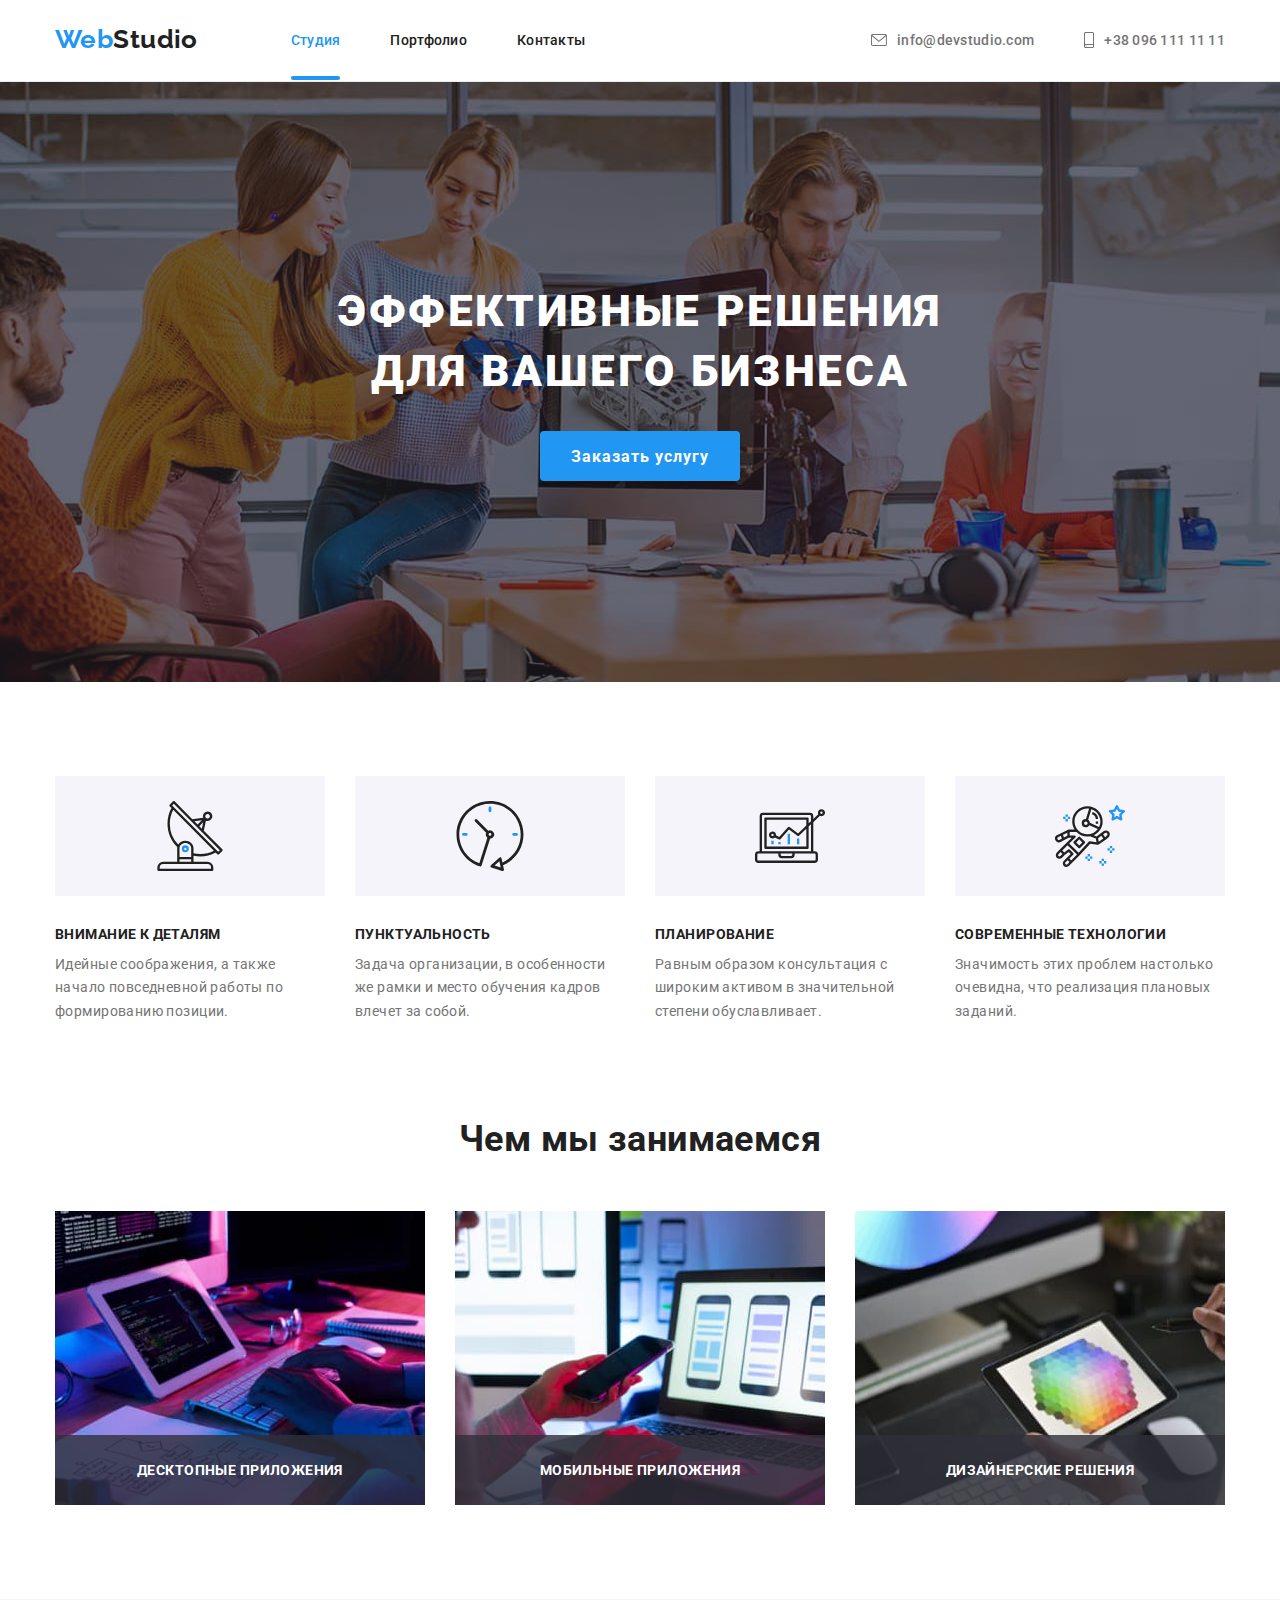
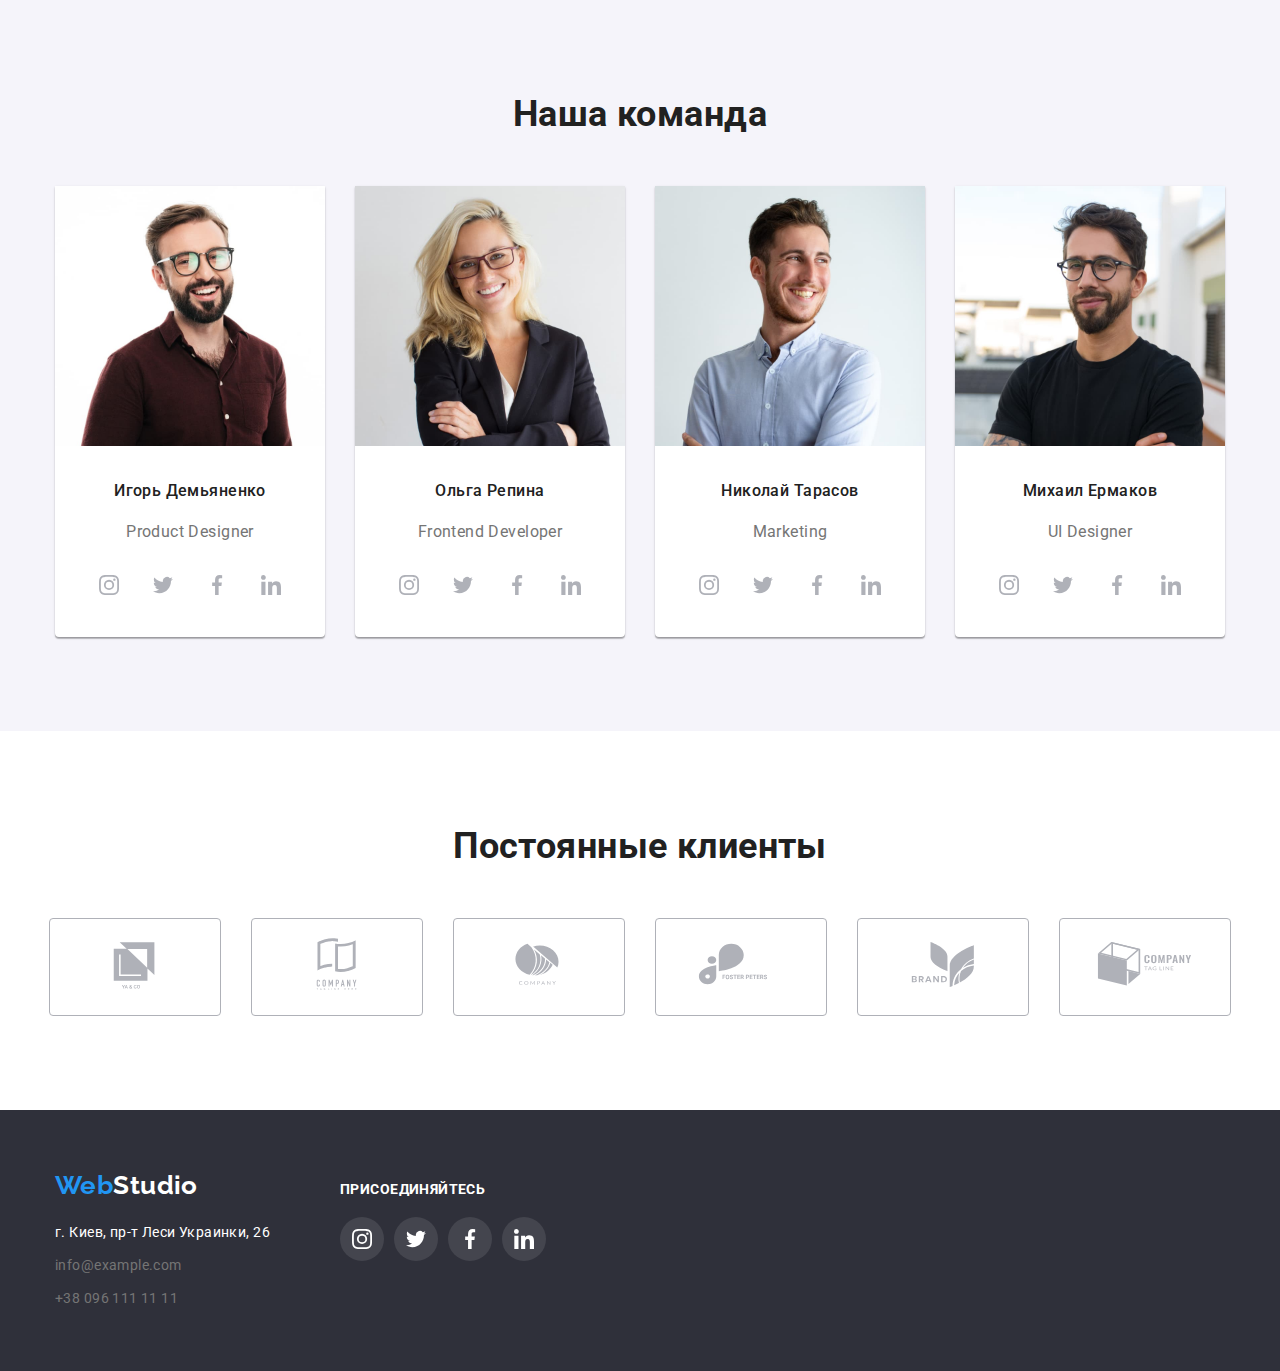
==== index.html @ 1432e664 "add files" ====
<!DOCTYPE html>
<html lang="ru">
<head>
    <meta charset="UTF-8">
    <meta http-equiv="X-UA-Compatible" content="IE=edge">
    <meta name="viewport" content="width=device-width, initial-scale=1.0">
    <title>Главная - WebStudio</title>
    <link rel="preconnect" href="https://fonts.googleapis.com">
    <link rel="preconnect" href="https://fonts.gstatic.com" crossorigin>
    <link href="https://fonts.googleapis.com/css2?family=Raleway:wght@700&family=Roboto:wght@400;500;700;900&display=swap" rel="stylesheet">

    <link rel="stylesheet" href="https://cdnjs.cloudflare.com/ajax/libs/modern-normalize/1.1.0/modern-normalize.min.css">
    <link rel="stylesheet" href="./css/style.css">
</head>
<body>
   <header class="header">
        <div class="header-nav container">
            <nav class="main-nav">
                <a class="logo link" href="./index.html">Web<span class="logo-black">Studio</span></a>
                <ul class="site-nav list">
                    <li class="item"><a class="nav link current" href="./index.html">Студия</a></li>
                    <li class="item"><a class="nav link" href="./portfolio.html">Портфолио</a></li>
                    <li class="item"><a class="nav link" href="#">Контакты</a></li>
                </ul>
            </nav>
            <ul class="contact list">
                <li class="item"><a class="contacts link" href="mailto:info@devstudio.com">
                        <svg class="contact-icon" width="16" height="12">
                            <use href="./images/icons.svg#icon-convert"></use>
                        </svg>
                        info@devstudio.com</a></li>
                <li class="item"><a class="contacts link" href="tel:+380961111111">
                        <svg class="contact-icon" width="10" height="16">
                            <use href="./images/icons.svg#icon-phone"></use>
                        </svg>
                        +38 096 111 11 11</a></li>
            </ul>
        </div>
   </header>
   <main>
       <!--head-->
        <section class="head section">
            <div class="container">
                <h1 class="head-title">Эффективные решения для вашего бизнеса</h1>
                <button class="button" type="button" data-modal-open> Заказать услугу</button>
            </div>
        </section>
        <!--peculiarities-->
        <section class="section">
            <div class="container">
                <h2 hidden>Особенности</h2>
                <ul class="features list">
                    <li class="item">
                        <div class="tumb">
                            <svg class="icon-feature" width="70" height="70">
                                <use href="./images/icons.svg#icon-antenna"></use>
                            </svg>
                        </div>
                        <h3 class="description">Внимание к деталям</h3>
                        <p class="features-description">Идейные соображения, а также начало повседневной работы по формированию позиции.
                        </p>
                    </li>
                    <li class="item">
                        <div class="tumb">
                            <svg class="icon-feature" width="70" height="70">
                                <use href="./images/icons.svg#icon-clock"></use>
                            </svg>
                        </div>
                        <h3 class="description">Пунктуальность</h3>
                        <p class="features-description">Задача организации, в особенности же рамки и место обучения кадров влечет за
                            собой.</p>
                    </li>
                    <li class="item">
                        <div class="tumb">
                            <svg class="icon-feature" width="70" height="70">
                                <use href="./images/icons.svg#icon-diagram"></use>
                            </svg>
                        </div>
                        <h3 class="description">Планирование</h3>
                        <p class="features-description">Равным образом консультация с широким активом в значительной степени
                            обуславливает.</p>
                    </li>
                    <li class="item">
                        <div class="tumb">
                            <svg class="icon-feature" width="70" height="70">
                                <use href="./images/icons.svg#icon-astronaut"></use>
                            </svg>
                        </div>
                        <h3 class="description">Современные технологии</h3>
                        <p class="features-description">Значимость этих проблем настолько очевидна, что реализация плановых заданий.</p>
                    </li>
                </ul>
            </div>
        </section>
        <!--What are we doing-->
        <section class="solutions section">
            <div class="container">
                <h2 class="head-projects">Чем мы занимаемся</h2>
                <ul class="projects list">
                    <li class="projects-item item">
                        <img src="./images/img1.jpg" alt="Десктопные приложения" width="370" height="294">
                        <h3 class="head-project">Десктопные приложения</h3>
                    </li>
                    <li class="projects-item item">
                        <img src="./images/img2.jpg" alt="Мобильные приложения" width="370" height="294">
                        <h3 class="head-project">Мобильные приложения</h3>
                    </li>
                    <li class="projects-item item">
                        <img src="./images/img3.jpg" alt="Дизайнерские решения" width="370" height="294">
                        <h3 class="head-project">Дизайнерские решения</h3>
                    </li>
                </ul>
            </div>
        </section>
        <!--our team-->
        <section class="our-team section">
           <div class="container">
                <h2 class="head-team">Наша команда</h2>
                <ul class="team list">
                    <li class="card item">
                        
                                <img src="./images/team1.jpg" alt="Игорь Демьяненко" width="270" height="260">
                            
                            <div class="card-text">
                                <h3 class="team-name">Игорь Демьяненко</h3>
                                <p class="speciality">Product Designer</p>
                            
                                <ul class="social-team list">
                                    <li class="social-item"><a href="#" class="team-social">
                                        <svg class="icon-social" width="20" height="20">
                                            <use href="./images/icons.svg#icon-instagram"></use>
                                        </svg>
                                    </a></li>
                                    <li class="social-item"><a href="#" class="team-social">
                                        <svg class="icon-social" width="20" height="20">
                                            <use href="./images/icons.svg#icon-twitter"></use>
                                        </svg>
                                    </a></li>
                                    <li class="social-item"><a href="#" class="team-social">
                                        <svg class="icon-social" width="20" height="20">
                                            <use href="./images/icons.svg#icon-facebook"></use>
                                        </svg>
                                    </a></li>
                                    <li class="social-item"><a href="#" class="team-social">
                                        <svg class="icon-social" width="20" height="20">
                                            <use href="./images/icons.svg#icon-linkedin"></use>
                                        </svg>
                                    </a></li>
                                </ul>
                            </div>
                    </li>

                    <li class="card item">

                                <img src="./images/team2.jpg" alt="Ольга Репина" width="270" height="260">
                            
                            <div class="card-text">
                                <h3 class="team-name">Ольга Репина</h3>
                                <p class="speciality">Frontend Developer</p>

                                <ul class="social-team list">
                                    <li class="social-item"><a href="#" class="team-social">
                                            <svg class="icon-social" width="20" height="20">
                                                <use href="./images/icons.svg#icon-instagram"></use>
                                            </svg>
                                        </a></li>
                                    <li class="social-item"><a href="#" class="team-social">
                                            <svg class="icon-social" width="20" height="20">
                                                <use href="./images/icons.svg#icon-twitter"></use>
                                            </svg>
                                        </a></li>
                                    <li class="social-item"><a href="#" class="team-social">
                                            <svg class="icon-social" width="20" height="20">
                                                <use href="./images/icons.svg#icon-facebook"></use>
                                            </svg>
                                        </a></li>
                                    <li class="social-item"><a href="#" class="team-social">
                                            <svg class="icon-social" width="20" height="20">
                                                <use href="./images/icons.svg#icon-linkedin"></use>
                                            </svg>
                                        </a></li>
                                </ul>
                            </div>
                    </li>

                    <li class="card item">
                        
                                <img src="./images/team3.jpg" alt="Николай Тарасов" width="270" height="260">
                            
                            <div class="card-text">
                                <h3 class="team-name">Николай Тарасов</h3>
                                <p class="speciality">Marketing</p>

                                <ul class="social-team list">
                                    <li class="social-item"><a href="#" class="team-social">
                                            <svg class="icon-social" width="20" height="20">
                                                <use href="./images/icons.svg#icon-instagram"></use>
                                            </svg>
                                        </a></li>
                                    <li class="social-item"><a href="#" class="team-social">
                                            <svg class="icon-social" width="20" height="20">
                                                <use href="./images/icons.svg#icon-twitter"></use>
                                            </svg>
                                        </a></li>
                                    <li class="social-item"><a href="#" class="team-social">
                                            <svg class="icon-social" width="20" height="20">
                                                <use href="./images/icons.svg#icon-facebook"></use>
                                            </svg>
                                        </a></li>
                                    <li class="social-item"><a href="#" class="team-social">
                                            <svg class="icon-social" width="20" height="20">
                                                <use href="./images/icons.svg#icon-linkedin"></use>
                                            </svg>
                                        </a></li>
                                </ul>
                            </div>
                    </li>

                    <li class="card item">
                    
                                <img src="./images/team4.jpg" alt="Михаил Ермаков" width="270" height="260">
                            
                            <div class="card-text">
                                <h3 class="team-name">Михаил Ермаков</h3>
                                <p class="speciality">UI Designer</p>

                                <ul class="social-team list">
                                    <li class="social-item"><a href="#" class="team-social">
                                            <svg class="icon-social" width="20" height="20">
                                                <use href="./images/icons.svg#icon-instagram"></use>
                                            </svg>
                                        </a></li>
                                    <li class="social-item"><a href="#" class="team-social">
                                            <svg class="icon-social" width="20" height="20">
                                                <use href="./images/icons.svg#icon-twitter"></use>
                                            </svg>
                                        </a></li>
                                    <li class="social-item"><a href="#" class="team-social">
                                            <svg class="icon-social" width="20" height="20">
                                                <use href="./images/icons.svg#icon-facebook"></use>
                                            </svg>
                                        </a></li>
                                    <li class="social-item"><a href="#" class="team-social">
                                            <svg class="icon-social" width="20" height="20">
                                                <use href="./images/icons.svg#icon-linkedin"></use>
                                            </svg>
                                        </a></li>
                                </ul>
                            </div>
                    </li>
                </ul>
           </div>
        </section>
        <section class="clients section">
            <h2 class="head-clients">Постоянные клиенты</h2>
            <ul class="client-list list">

                    <li class="client-item"><a href="#" class="client">
                            <svg class="icon-client" width="106" height="60">
                                <use href="./images/icons.svg#icon-client-1"></use>
                            </svg>
                        </a></li>

                <li class="client-item"><a href="#" class="client">
                    <svg class="icon-client" width="106" height="60">
                        <use href="./images/icons.svg#icon-client-2"></use>
                    </svg>
                </a></li>
                <li class="client-item"><a href="#" class="client">
                    <svg class="icon-client" width="106" height="60">
                        <use href="./images/icons.svg#icon-client-3"></use>
                    </svg>
                </a></li>
                <li class="client-item"><a href="#" class="client">
                    <svg class="icon-client" width="106" height="60">
                        <use href="./images/icons.svg#icon-client-4"></use>
                    </svg>
                </a></li>
                <li class="client-item"><a href="#" class="client">
                    <svg class="icon-client" width="106" height="60">
                        <use href="./images/icons.svg#icon-client-5"></use>
                    </svg>
                </a></li>
                <li class="client-item"><a href="#" class="client">
                    <svg class="icon-client" width="106" height="60">
                    <use href="./images/icons.svg#icon-client-6"></use>
                    </svg>
                </a></li>
            </ul>
        </section>
   </main>
   <footer class="footer">
        <div class="footer-nav container">
            <div>
                <a class="logo-footer" href="./index.html">Web<span class="logo-white">Studio</span></a>
                
                <address>
                    <ul class="footer-contact list">
                        <li><a class="footer-address link" href="https://bit.ly/3pXMvUd" target="_blank" rel="noopener noreferrer">г.
                                Киев, пр-т
                                Леси Украинки, 26</a> </li>
                        <li><a class="contacts link" href="mailto:info@devstudio.com">info@example.com</a> </li>
                        <li><a class="contacts link" href="tel:+380961111111">+38 096 111 11 11</a> </li>
                    </ul>
                </address>

            </div>
               
            <div class="socials-links">
                <h3 class="head-footer">Присоединяйтесь</h3>
                <ul class="social-link list">
                    <li class="social-item"><a href="#" class="footer-social">
                            <svg class="icon-social" width="20" height="20">
                                <use href="./images/icons.svg#icon-instagram"></use>
                            </svg>
                        </a></li>
                    <li class="social-item"><a href="#" class="footer-social">
                            <svg class="icon-social" width="20" height="20">
                                <use href="./images/icons.svg#icon-twitter"></use>
                            </svg>
                        </a></li>
                    <li class="social-item"><a href="#" class="footer-social">
                            <svg class="icon-social" width="20" height="20">
                                <use href="./images/icons.svg#icon-facebook"></use>
                            </svg>
                        </a></li>
                    <li class="social-item"><a href="#" class="footer-social">
                            <svg class="icon-social" width="20" height="20">
                                <use href="./images/icons.svg#icon-linkedin"></use>
                            </svg>
                        </a></li>
                </ul>
            </div>
        </div>
   </footer>

   <div class="backdrop is-hidden" data-modal>
       <div class="modal">
           <button class="btn-modal" data-modal-close></button>
       </div>
   </div>

    <script src="./js/modal.js"></script>
</body>
</html>
---- css/style.css ----
:root {
--primary-text-color: #212121;
--title-text-color: #757575;
--accent-color: #FFFFFF;
--logo-color: #2196F3;
--head-bg-color: #2F303A;
--secondary-bg-color: #F5F4FA;
--hover-color:#2196F3;
--footer-bg-color: #2F303A;
--hover-button-color: #188CE8;
--icon-color: #AFB1B8;
--primary-font: 'Roboto';
--secondary-font: 'Raleway';
--cubic: cubic-bezier(0.4, 0, 0.2, 1);
}

body {
  margin: 0;
  font-family: var(--primary-font), sans-serif;
  color: var(--primary-text-color);
  background-color: var(--accent-color);
  font-size: 14px;
  line-height: 1.2;
  letter-spacing: 0.03em;
}
.container {
  width: 1200px;
  margin: 0 auto;
  padding: 0 15px;
}

h1, h2, h3, h4, p, ul {
  margin: 0;
  padding: 0;
}

/* Утилиты */
.link {
  text-decoration: none;
}

.list {
  list-style: none;
}

.list .link.current {
  color: var(--hover-color);
}

.section {
  padding-top: 94px;
  padding-bottom: 94px;
}

/* logo */
.logo {
  font-family: var(--secondary-font);
  font-style: normal;
  font-weight: 700;
  font-size: 26px;
  color: var(--logo-color);
  text-decoration: none;

  padding-top: 24px;
  padding-bottom: 25px;
}
.logo-footer{
  font-family: var(--secondary-font);
  font-style: normal;
  font-weight: 700;
  font-size: 26px;
  color: var(--logo-color);
  text-decoration: none;
}

.logo-black {
  font-family: var(--secondary-font);
  font-style: normal;
  font-weight: 700;
  font-size: 26px;
  color: var(--primary-text-color);
}
.logo-white {
  font-family: var(--secondary-font);
  font-style: normal;
  font-weight: 700;
  font-size: 26px;
  color: var(--accent-color);
}

/* header & footer */
.footer {
  background-color: var(--footer-bg-color);
  padding-top: 60px;
  padding-bottom: 60px;
}
.footer-address {
  font-style: normal;
  line-height: 1.7;
  color: var(--accent-color);
}
.nav {
  font-weight: 500;
  letter-spacing: 0.02em;
  color: var(--primary-text-color);
  padding: 32px 0;

  transition: color 250ms var(--cubic);
}
.contact .contacts {
  line-height: 1.2;
  font-weight: 500;
  letter-spacing: 0.02em;
  padding: 32px 0;
  display: flex;
  align-items: center;
  fill: var(--title-text-color);
}
.contacts {
  font-style: normal;
  line-height: 1.7;
  color: var(--title-text-color);
  text-decoration: none;
  transition: color 250ms var(--cubic),
  fill 250ms var(--cubic);
}
.nav:hover, 
.nav:focus,
.contacts:hover,
.contacts:focus {
  color: var(--hover-color);
  fill: var(--hover-color);
}

/* Flex $ margin */
.site-nav{
  display: flex;
  margin-left: 93px;
}
.contact {
  display: flex;
  margin-left: auto;
}
.site-nav .item:not(:last-child), 
.contact .item:not(:last-child) {
  margin-right: 50px;
}
.header-nav, .main-nav {
  display: flex;
  align-items: center;
  
}
.header {
  border-bottom: 1px solid #ECECEC;
}
address {
  margin-top: 20px;
}
.footer-contact li:not(:last-child) {
  margin-bottom: 9px;
}


/* button */
.button {
  width: 200px;
  height: 50px;
  justify-content: center;
  margin-top: 30px;
  
  border: none;
  border-radius: 4px;
  background-color: var(--hover-color);
  color: var(--accent-color);
  cursor: pointer;
  box-shadow: 0px 4px 4px rgba(0, 0, 0, 0.15);
  font-family: inherit;
  font-weight: 700;
  font-size: 16px;
  line-height: 1.87;
  align-items: center;
  text-align: center;
  letter-spacing: 0.06em;

  transition: background-color 250ms var(--cubic);
}
.button:hover,
.button:focus {
  background-color: var(--hover-button-color);
}
.button-portfolio {
  cursor: pointer;
  background-color: var(--secondary-bg-color);
  border-radius: 4px;
  border: none;
  font-family: inherit;
  font-weight: 500;
  font-size: 16px;
  line-height: 1.6;
  text-align: center;
  color: var(--primary-text-color);
  padding: 6px 22px;

  transition: background-color 250ms var(--cubic),
  color 250ms var(--cubic),
  box-shadow 250ms var(--cubic);
}
.button-portfolio:hover, 
.button-portfolio:focus {
  color: var(--accent-color);
  background-color: var(--hover-color);
  box-shadow: 0px 3px 1px rgba(0, 0, 0, 0.1),
  0px 1px 2px rgba(0, 0, 0, 0.08),
  0px 2px 2px rgba(0, 0, 0, 0.12);
  outline: none;
}


/* primery page */
.head.section {
  background-color: var(--head-bg-color);
  text-align: center;
  padding-top: 200px;
  padding-bottom: 200px;
  max-width: 1600px;
  height: 600px;
  margin: 0 auto;
  background-image:linear-gradient(to right,
    rgba(47, 48, 58, 0.4),
    rgba(47, 48, 58, 0.4)),
  url('../images/img-background.jpg');
  background-repeat: no-repeat;
  background-position: center;
  background-size:cover;
}

.head-title {
  margin: auto;
  width: 696px;
  font-weight: 900;
  font-size: 44px;
  line-height: 1.36;
  text-align: center;
  letter-spacing: 0.06em;
  text-transform: uppercase;
  color: var(--accent-color);
}
.our-team {
  background-color: var(--secondary-bg-color);
}
.description {
  font-size: 14px;
  font-weight: 700;
  text-transform: uppercase;
  color: var(--primary-text-color);

  margin-bottom: 10px;
}
.features-description {
  line-height: 1.7;
  color: var(--title-text-color);
}
.head-projects, .head-team, .head-clients {
  font-weight: 700;
  font-size: 36px;
  text-align: center;
  color: var(--primary-text-color);
}
.team-name {
  font-weight: 500;
  font-size: 16px;
  line-height: 1.9;
  text-align: center;
  color: var(--primary-text-color);
  margin-bottom: 10px;
}
.speciality {
  font-size: 16px;
  line-height: 1.9;
  text-align: center;
  color: var(--title-text-color);
}

/* flex primary */
.solutions {
  padding-top: 0;
}
.features.list {
  display: flex;
}
.features .item {
  flex-wrap: wrap;
  width: 270px;
}
.features .item:not(:last-child) {
  margin-right: 30px;
}
.projects.list {
  display: flex;
  margin-top: 50px;
}
.projects .item:not(:last-child) {
  margin-right: 30px;
}
.team.list {
  display: flex;
  flex-wrap: wrap;
  margin-top: 50px;
}
.team .item:not(:last-child) {
  margin-right: 30px;
}
.card-text {
  padding-top: 30px;
  padding-bottom: 30px;
}
.card {
  background-color: var(--accent-color);
  box-shadow: 0px 1px 3px rgba(0, 0, 0, 0.12),
  0px 1px 1px rgba(0, 0, 0, 0.14),
  0px 2px 1px rgba(0, 0, 0, 0.2);
  border-radius: 0px 0px 4px 4px;
}
/* portfolio page */
.projects-portfolio {
  font-weight: 700;
  font-size: 18px;
  line-height: 2;
  letter-spacing: 0.06em;
  color: var(--primary-text-color);
  
  margin-bottom: 4px;
}
.description-projects {
  font-size: 16px;
  line-height: 1.9;
  color: var(--title-text-color);
}

/* flex */
.btn.list {
  display: flex;
  flex-wrap: wrap;
  justify-content: center
}
.btn .item:not(:last-child) {
  margin-right: 8px;
}
.cards-projects.list {
  display: flex;
  flex-wrap: wrap;
  margin-top: 50px;
}
.cards-projects .item {
  margin-right: 30px;
  margin-bottom: 30px;
  
}
.cards-projects .item:nth-child(3n) {
  margin-right: 0;
}
.cards-projects .item:nth-last-child(-n + 3) {
  margin-bottom: 0px;
}
img {
  display: block;
  max-width: 100%;
  height: auto;
}
.text-projects {
  border-left: 1px solid #EEEEEE;
  border-right: 1px solid #EEEEEE ;
  border-bottom: 1px solid #EEEEEE;
  padding: 20px 24px;
}

/* ДЗ-4 иконки */
.client-list {
  display: flex;
  justify-content: center;
  margin-top: 50px;
}

.client-item:not(:last-child) {
  margin-right: 30px;
}
.client {
  display: block;
  object-position: center;
}
.client {
  fill: var(--icon-color);
  padding: 16px 32px;
  border: 1px solid #AFB1B8;
  box-sizing: border-box;
  border-radius: 4px;
  transition: border-color 250ms var(--cubic),
  fill 250ms var(--cubic);
}
.client:hover,
.client:focus {
  border-color: var(--hover-color);
  fill: var(--hover-color);
  outline: none;
}

.portfolio-link {
  display: block;
  position: relative;

  transition: box-shadow 250ms var(--cubic);
}
.portfolio-link:hover,
.portfolio-link:focus {
  box-shadow: 0px 1px 1px rgba(0, 0, 0, 0.12),
  0px 4px 4px rgba(0, 0, 0, 0.06),
  1px 4px 6px rgba(0, 0, 0, 0.16);
  outline: none;
}
.head-footer {
  font-weight: 700;
  font-size: 14px;
  line-height: 16px;
  color: var(--accent-color);
  text-transform: uppercase;
}
.footer-nav {
  display: flex;
  align-items: baseline;
}

.socials-links {
  margin-left: 70px;
}
.social-link {
  margin-top: 20px;
  display: flex;
}
.footer-social {
  fill: var(--accent-color);
}
.footer-social {
  display: flex;
  width: 44px;
  height: 44px;
  background: rgba(255, 255, 255, 0.1);
  border-radius: 50%;
  align-items: center;
  justify-content: center;

  transition: background-color 250ms var(--cubic);
}
.footer-social:hover,
.footer-social:focus {
  background-color: var(--hover-color);
  outline: none;
}
.social-item:not(:last-child) {
  margin-right: 10px;
}
.social-team {
  margin-top: 16px;
  display: flex;
  justify-content: center;
}
.team-social {
  fill: var(--icon-color);
  padding: 12px;
  display: flex;
  width: 44px;
  height: 44px;
  align-items: center;
  justify-content: center;
  border-radius: 50%;

  transition: background-color 250ms var(--cubic),
  fill 250ms var(--cubic);
}
.team-social:hover,
.team-social:focus {
  background-color: var(--hover-color);
  fill: var(--accent-color);
  outline: none;
}

.tumb {
  background-color: var(--secondary-bg-color);
  margin-bottom: 30px;
  width: 270px;
  height: 120px;
  display: flex;
  justify-content: center;
  align-items: center;
}

.contact-icon {
  margin-right: 10px;
}
/* Overlay */
.product-text {
  font-size: 18px;
  line-height: 28px;
  color: var(--accent-color);
}
.product-thumb {
  position: relative;
  overflow: hidden;
}


.product-actions {
  position: absolute;
  width: 100%;
  height: 100%;

  background-color: rgba(33, 150, 243, 0.9);
  padding: 63px 24px;

  top: 0;
  left: 0;

  transform: translateY(100%);
  transition: transform 250ms var(--cubic);
}

.portfolio-link:hover .product-actions {
  transform: translateY(0);
}

.current {
  position: relative;
}
.current::after {
  content: '';
  display: block;
  position: absolute;
  bottom: 0;
  left: 0;

  background-color: var(--hover-color);
  width: 100%;
  height: 4px;
  border-radius: 2px; 
}

.projects-item {
  position: relative;
}
.head-project {
  font-weight: 700;
  font-size: 14px;
  line-height: 16px;
  text-transform: uppercase;
  text-align: center;
  color: var(--accent-color);
  background-color: rgba(47, 48, 58, 0.8);
  
  position: absolute;
  width: 100%;
  padding: 27px 0;
  bottom: 0;
  left: 0;
}

.backdrop {
  position: fixed;
  top: 0;
  left: 0;
  background-color: rgba(0, 0, 0, 0.2);
  width: 100%;
  height: 100%;

  opacity: 1;
  transition: opacity 250ms var(--cubic);
}
.backdrop.is-hidden {
  opacity: 0;
  pointer-events: none;
}

.backdrop.is-hidden .modal {
  transform: translate(-50%, -50%) scale(0.9);
}
.modal {
  position: absolute;
  top: 50%;
  left: 50%;
  transform: translate(-50%, -50%) scale(1);

  min-width: 528px;
  min-height: 581px;
  background-color: var(--accent-color);
  box-shadow: 0px 1px 3px rgba(0, 0, 0, 0.12),
  0px 1px 1px rgba(0, 0, 0, 0.14),
  0px 2px 1px rgba(0, 0, 0, 0.2);
  border-radius: 4px; 
  padding: 15px;

  transition: transform 250ms var(--cubic);
}
.btn-modal {
  position: absolute;
  top: 8px;
  right: 8px;
  border-radius: 50%;
  width: 30px;
  height: 30px;
  border: 1px solid rgba(0, 0, 0, 0.1);
  background-color: var(--accent-color);
  cursor: pointer;
  background-image: url(../images/close-btn.svg);
  background-repeat: no-repeat;
  background-position: center;
}
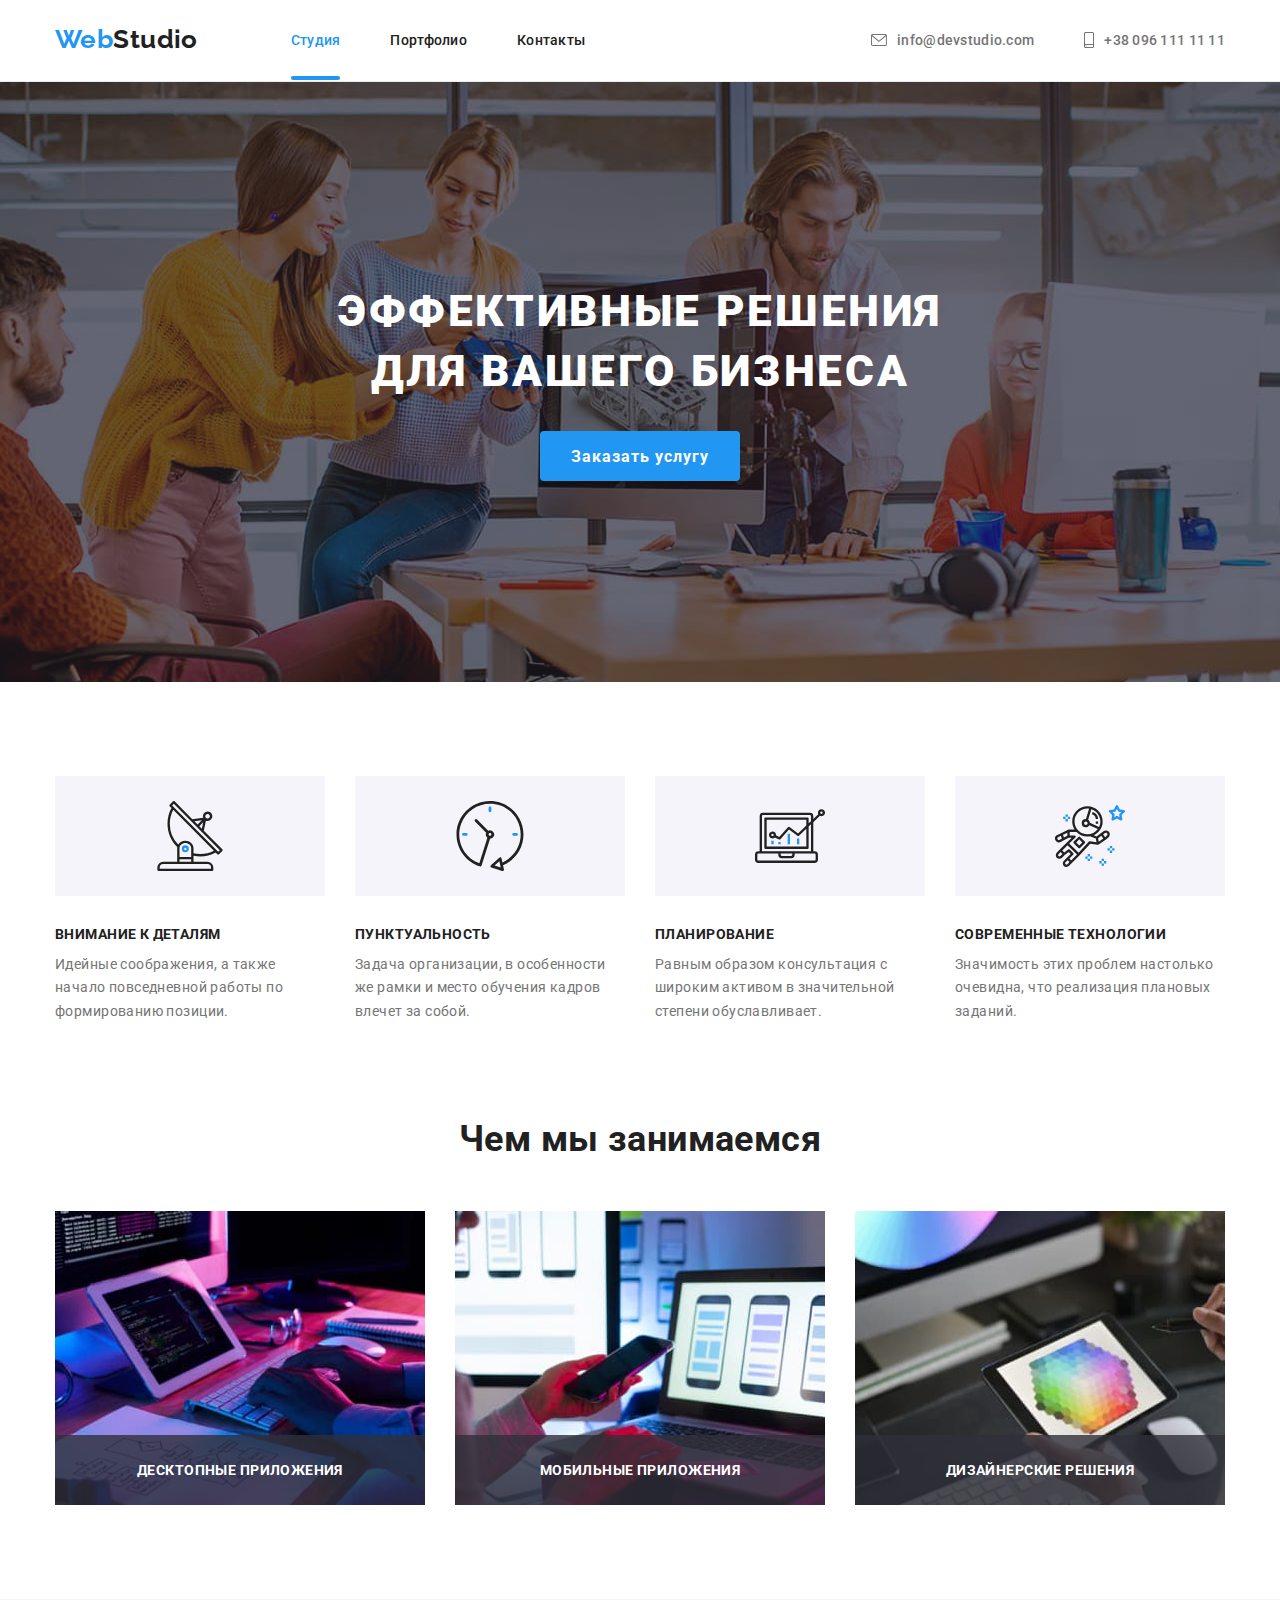
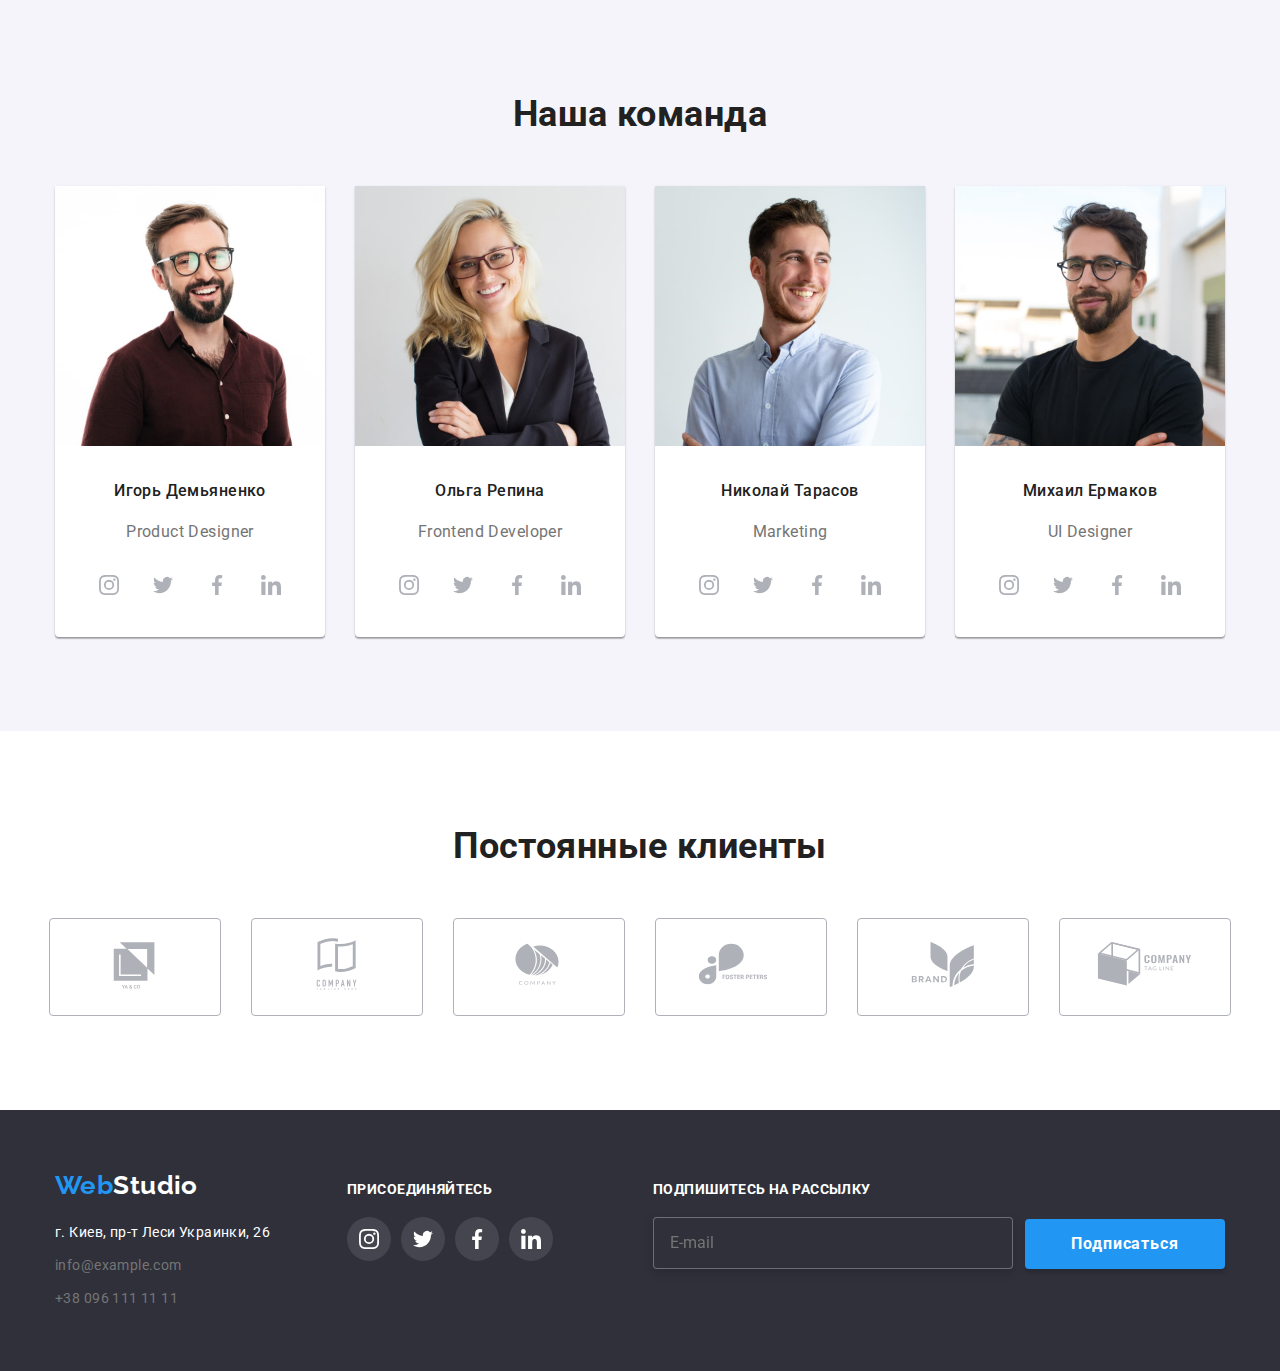
==== commit 55236040: "add form" ====
--- a/index.html
+++ b/index.html
@@ -42,7 +42,7 @@
         <section class="head section">
             <div class="container">
                 <h1 class="head-title">Эффективные решения для вашего бизнеса</h1>
-                <button class="button" type="button" data-modal-open> Заказать услугу</button>
+                <button class="button btn-hero" type="button" data-modal-open> Заказать услугу</button>
             </div>
         </section>
         <!--peculiarities-->
@@ -331,12 +331,54 @@
                         </a></li>
                 </ul>
             </div>
+                <div class="form-footer">
+                        <div class="footer-field">
+                            <label for="email-footer" class="footer-label">Подпишитесь на рассылку</label>
+                            <input type="email" class="footer-input" name="email-footer" placeholder="E-mail">
+                        </div>
+                        <div class="btn-footer">
+                            <button class="button btn-subscribe" type="submit">Подписаться</button>
+                        </div>
+                </div>
+
         </div>
+        
    </footer>
 
    <div class="backdrop is-hidden" data-modal>
        <div class="modal">
            <button class="btn-modal" data-modal-close></button>
+
+           <form class="form">
+               <b class="form-title">Оставьте свои данные, мы вам перезвоним</b>
+               <div class="form-field">
+                    <label for="name" class="form-label">Имя</label>
+                    <input type="text" class="form-input" name="name">
+                   
+               </div>
+
+            <div class="form-field">
+                <label for="tel" class="form-label">Телефон</label>
+                <input type="tel" class="form-input" name="tel">
+                
+            </div>
+
+            <div class="form-field">
+                <label for="email" class="form-label">Почта</label>
+                <input type="email" class="form-input" name="email">
+                
+            </div>
+            <div class="form-field">
+                <label for="coment">Коментарий</label>
+                <textarea name="coment" id="coment" placeholder="Введите текст"></textarea>
+            </div>
+
+            <input type="checkbox" id="policy">
+            <label for="policy">Соглашаюсь с рассылкой и принимаю <a href="#" class="checkbox-link" >Условия договора</a> </label>
+
+            <button class="button btn-submit" type="submit">Отправить</button>
+
+           </form>
        </div>
    </div>
 
--- a/css/style.css
+++ b/css/style.css
@@ -166,7 +166,7 @@
   width: 200px;
   height: 50px;
   justify-content: center;
-  margin-top: 30px;
+  
   
   border: none;
   border-radius: 4px;
@@ -183,6 +183,10 @@
   letter-spacing: 0.06em;
 
   transition: background-color 250ms var(--cubic);
+}
+
+.btn-hero {
+  margin-top: 30px;
 }
 .button:hover,
 .button:focus {
@@ -427,6 +431,7 @@
 .footer-nav {
   display: flex;
   align-items: baseline;
+  justify-content: space-between;
 }
 
 .socials-links {
@@ -594,7 +599,7 @@
   0px 1px 1px rgba(0, 0, 0, 0.14),
   0px 2px 1px rgba(0, 0, 0, 0.2);
   border-radius: 4px; 
-  padding: 15px;
+  padding: 0 15px;
 
   transition: transform 250ms var(--cubic);
 }
@@ -612,3 +617,93 @@
   background-repeat: no-repeat;
   background-position: center;
 }
+
+/* .btn-modal:hover {
+  background: var(--hover-color);
+} */
+
+/* Form */
+
+.form {
+  width: 448px;
+  margin: 0 auto;
+}
+.form-field {
+  margin-bottom: 28px;
+  display: flex;
+  flex-direction: column;
+}
+
+.form-title {
+  display: block;
+  font-weight: 700;
+  font-size: 20px;
+  line-height: 23px;
+  text-align: center;
+  margin-top: 40px;
+  margin-bottom: 12px;
+}
+.checkbox-link {
+  color: var(--hover-color);
+}
+
+.form-field input {
+  padding: 12px 0;
+  padding-left: 42px;
+  border: 1px solid rgba(33, 33, 33, 0.2);
+  border-radius: 4px;
+}
+
+.form-field label {
+  margin-bottom: 4px;
+}
+
+textarea {
+  width: 100%;
+  height: 120px;
+  resize: none;
+  border: 1px solid rgba(33, 33, 33, 0.2);
+  border-radius: 4px;
+  padding: 16px 12px;
+}
+.btn-submit {
+  display: flex;
+  margin: 30px auto 40px auto;
+}
+
+.footer-input {
+  width: 360px;
+  padding: 15px 0 15px 16px;
+  line-height: 20px;
+  border: 1px solid rgba(255, 255, 255, 0.3);
+  filter: drop-shadow(0px 4px 4px rgba(0, 0, 0, 0.15));
+  border-radius: 4px;
+  background-color: var(--footer-bg-color);
+  color: var(--accent-color);
+}
+
+.footer-input::placeholder {
+  font-size: 16px;
+  line-height: 20px;
+}
+
+.footer-label {
+  font-weight: 700;
+  font-size: 14px;
+  line-height: 16px;
+  letter-spacing: 0.03em;
+  text-transform: uppercase;
+  color: var(--accent-color);
+  margin-bottom: 20px;
+}
+
+.form-footer {
+  display: flex;
+  align-items: flex-end;
+  margin-left: 93px;
+}
+.footer-field {
+  display: flex;
+  flex-direction: column;
+  margin-right: 12px;
+}
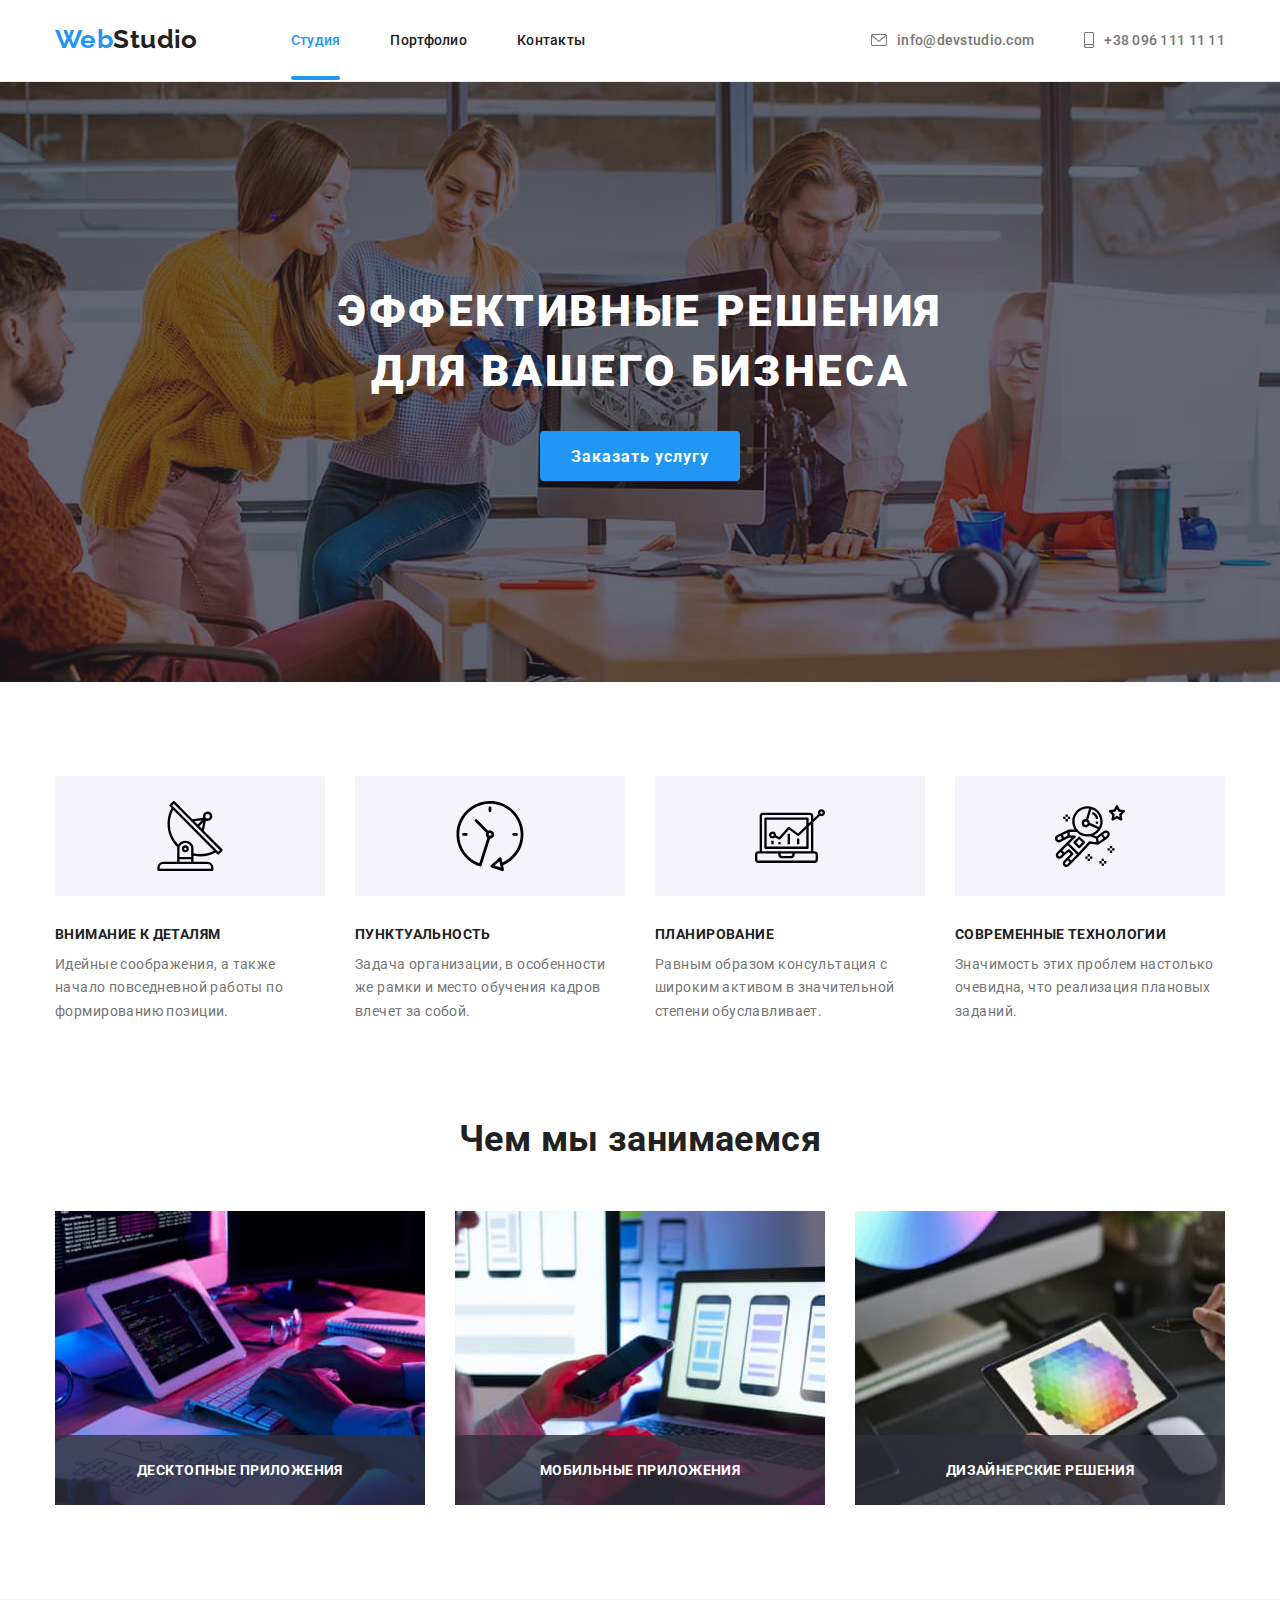
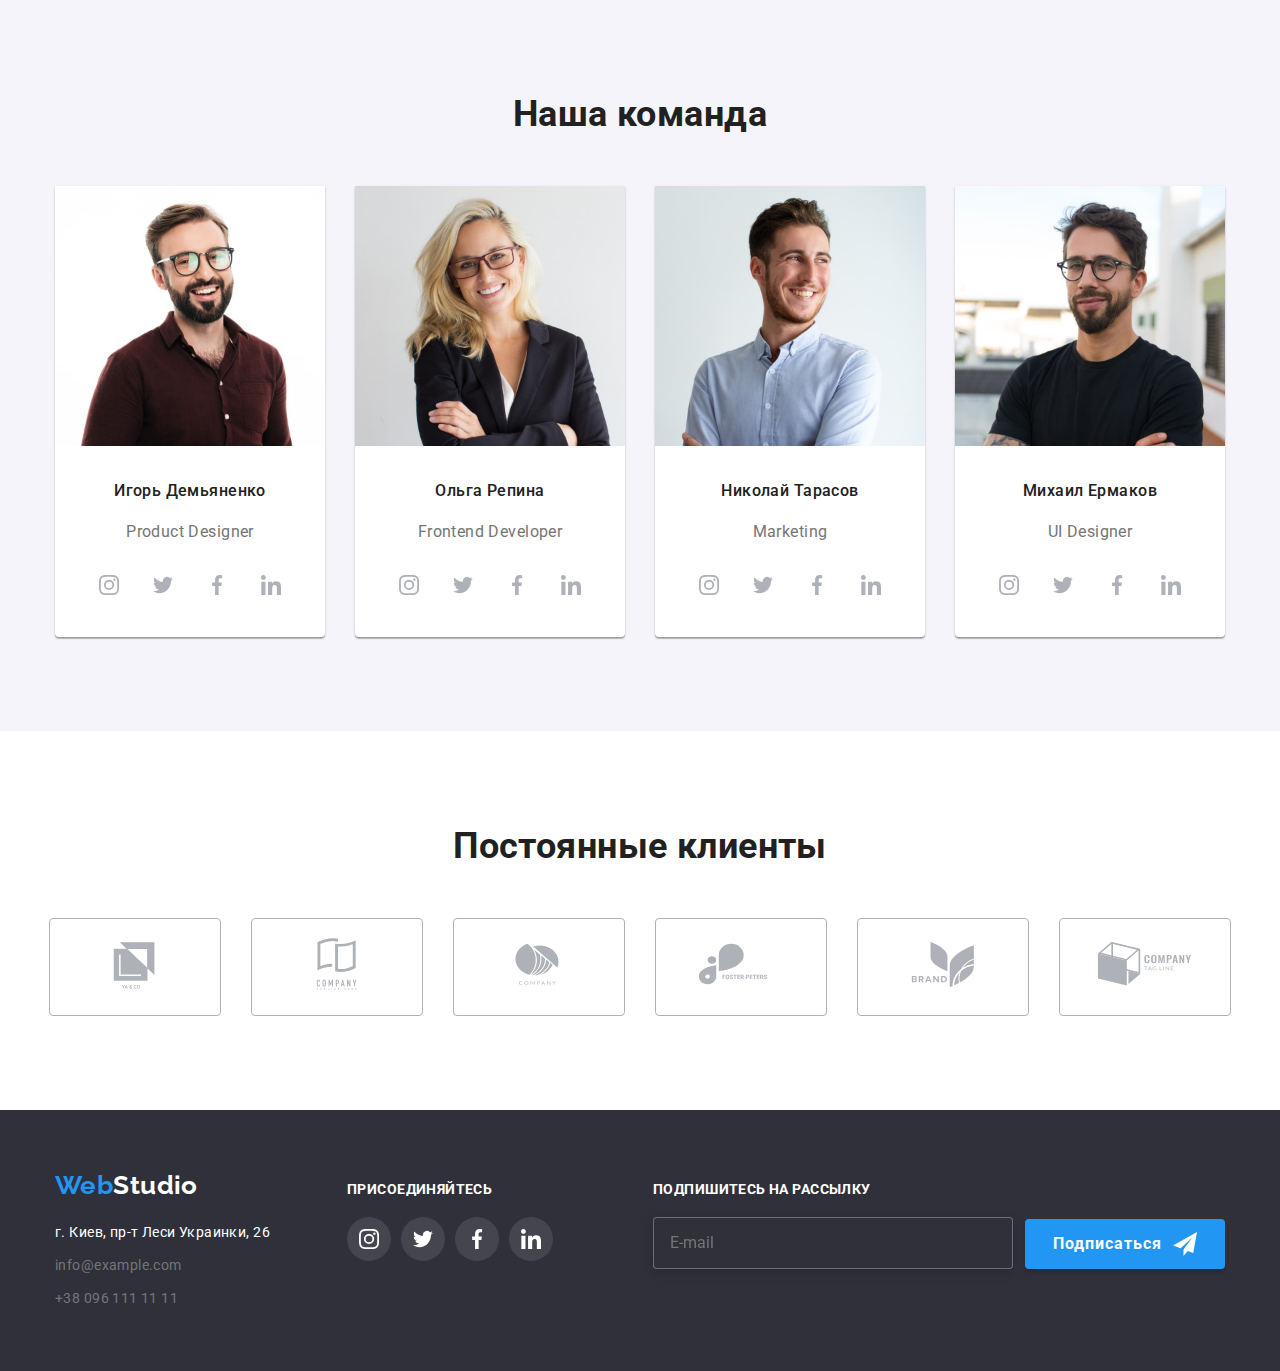
==== commit 532b0aff: "add icon + css btn" ====
--- a/index.html
+++ b/index.html
@@ -337,7 +337,10 @@
                             <input type="email" class="footer-input" name="email-footer" placeholder="E-mail">
                         </div>
                         <div class="btn-footer">
-                            <button class="button btn-subscribe" type="submit">Подписаться</button>
+                            <button class="button btn-subscribe" type="submit">Подписаться
+                                <svg class="icon-send" width="24" height="24">
+                                    <use href="./images/icons.svg#icon-send"></use>
+                            </button>
                         </div>
                 </div>
 
@@ -347,30 +350,40 @@
 
    <div class="backdrop is-hidden" data-modal>
        <div class="modal">
-           <button class="btn-modal" data-modal-close></button>
+           <button class="btn-modal" data-modal-close>
+               <svg class="btn-icon" width="18" height="18">
+                   <use href="./images/icons.svg#icon-close-btn"></use>
+               </svg>
+           </button>
 
            <form class="form">
                <b class="form-title">Оставьте свои данные, мы вам перезвоним</b>
                <div class="form-field">
                     <label for="name" class="form-label">Имя</label>
                     <input type="text" class="form-input" name="name">
-                   
+                    <svg class="form-icon" width="18" height="18">
+                        <use href="./images/icons.svg#icon-person"></use>
+                    </svg>
                </div>
 
             <div class="form-field">
                 <label for="tel" class="form-label">Телефон</label>
                 <input type="tel" class="form-input" name="tel">
-                
+                <svg class="form-icon" width="18" height="18">
+                    <use href="./images/icons.svg#icon-phone-call"></use>
+                </svg>
             </div>
 
             <div class="form-field">
                 <label for="email" class="form-label">Почта</label>
                 <input type="email" class="form-input" name="email">
-                
+                <svg class="form-icon" width="18" height="18">
+                    <use href="./images/icons.svg#icon-email-black"></use>
+                </svg>
             </div>
             <div class="form-field">
                 <label for="coment">Коментарий</label>
-                <textarea name="coment" id="coment" placeholder="Введите текст"></textarea>
+                <textarea class="form-input" name="coment" id="coment" placeholder="Введите текст"></textarea>
             </div>
 
             <input type="checkbox" id="policy">
--- a/css/style.css
+++ b/css/style.css
@@ -613,14 +613,21 @@
   border: 1px solid rgba(0, 0, 0, 0.1);
   background-color: var(--accent-color);
   cursor: pointer;
-  background-image: url(../images/close-btn.svg);
+  
   background-repeat: no-repeat;
   background-position: center;
-}
-
-/* .btn-modal:hover {
-  background: var(--hover-color);
-} */
+  transition: fill 250ms var(--cubic);
+}
+
+.btn-modal:hover {
+  fill: var(--hover-color);
+}
+.btn-icon {
+  position: absolute;
+  top: 50%;
+  left: 50%;
+  transform: translate(-50%, -50%)
+}
 
 /* Form */
 
@@ -629,6 +636,7 @@
   margin: 0 auto;
 }
 .form-field {
+  position: relative;
   margin-bottom: 28px;
   display: flex;
   flex-direction: column;
@@ -666,11 +674,31 @@
   border-radius: 4px;
   padding: 16px 12px;
 }
+.form-input {
+  transition: border-color 250ms var(--cubic),
+  fill 250ms var(--cubic);
+}
+
+.form-input:focus,
+.form-input:focus ~ .form-icon {
+  border-color: var(--hover-color);
+  fill: var(--hover-color);
+  outline: none;
+}
+
+.form-icon {
+  position: absolute;
+  top: 50%;
+  left: 12px;
+  display: inline-block;
+}
+
 .btn-submit {
   display: flex;
   margin: 30px auto 40px auto;
 }
 
+/* footer form */
 .footer-input {
   width: 360px;
   padding: 15px 0 15px 16px;
@@ -707,3 +735,11 @@
   flex-direction: column;
   margin-right: 12px;
 }
+.icon-send {
+  fill: var(--accent-color);
+}
+.btn-subscribe {
+  display: flex;
+  justify-content: space-between;
+  padding: 0px 28px;
+}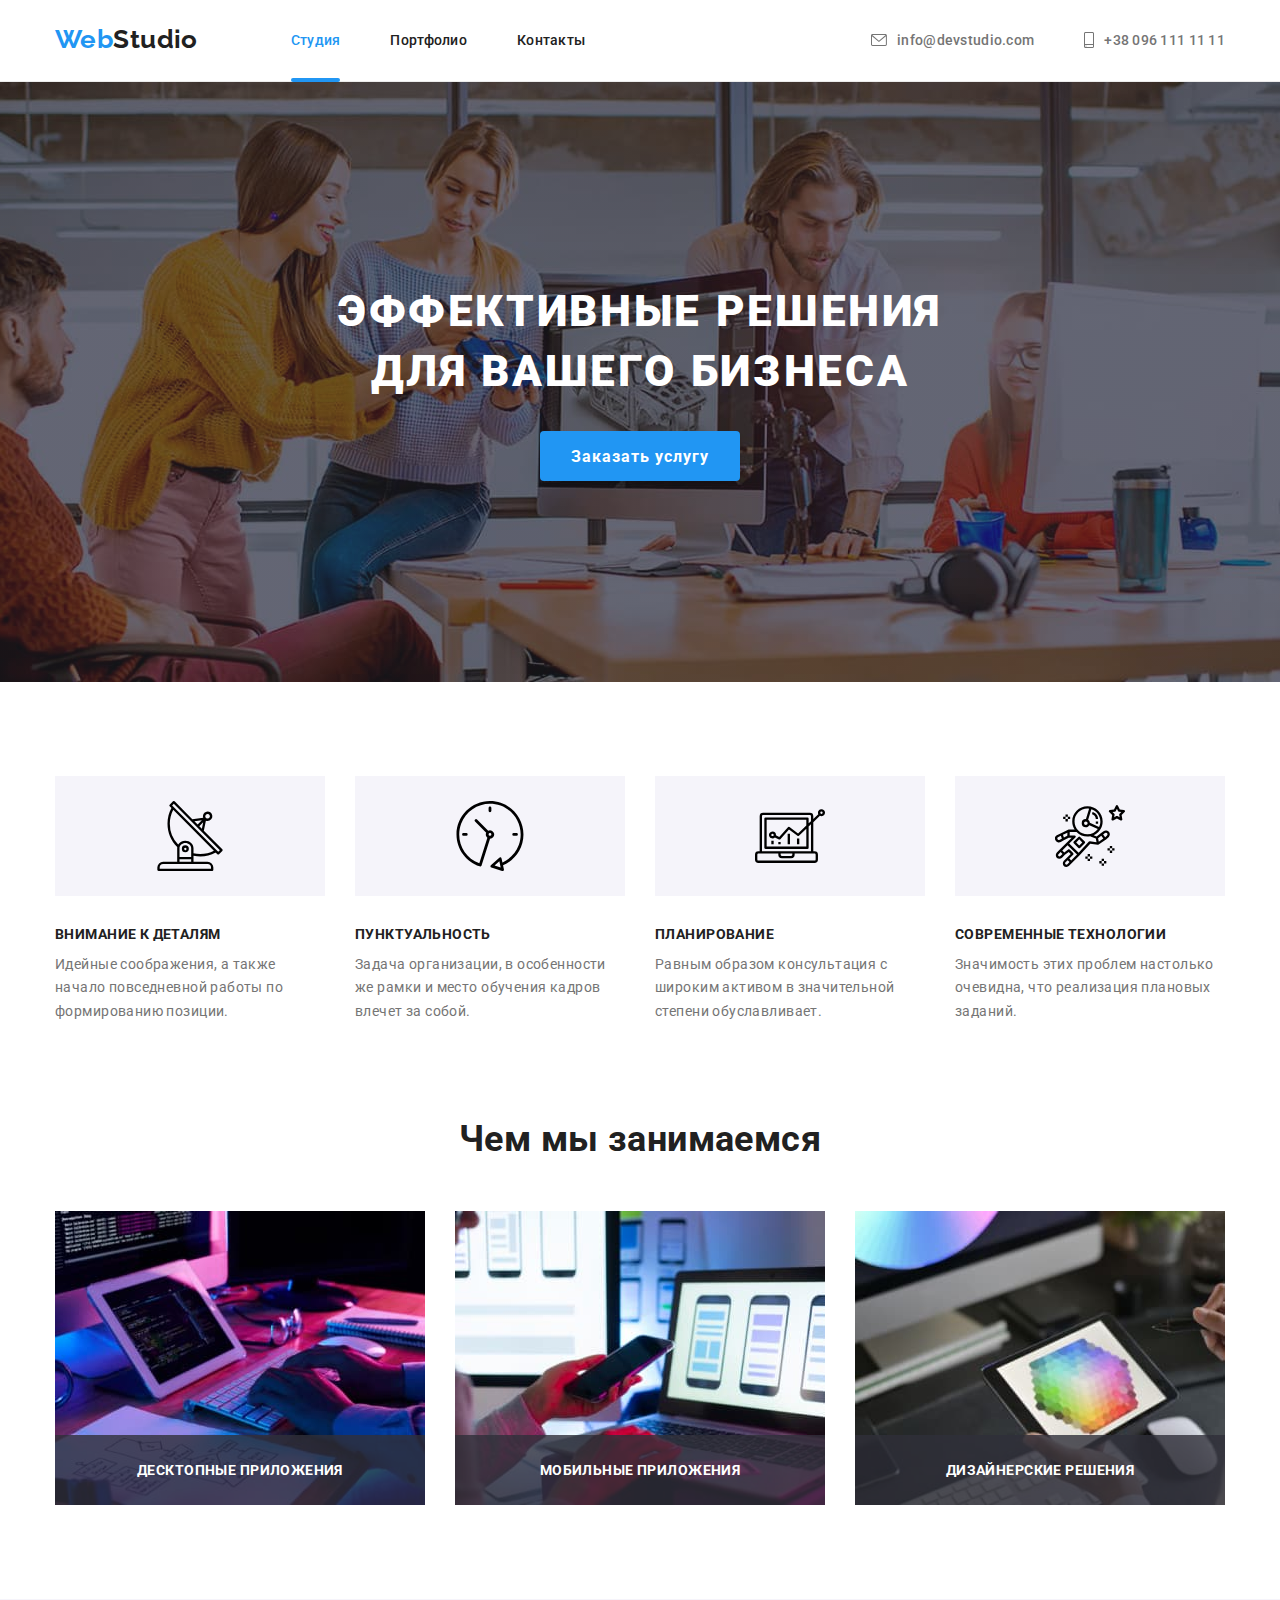
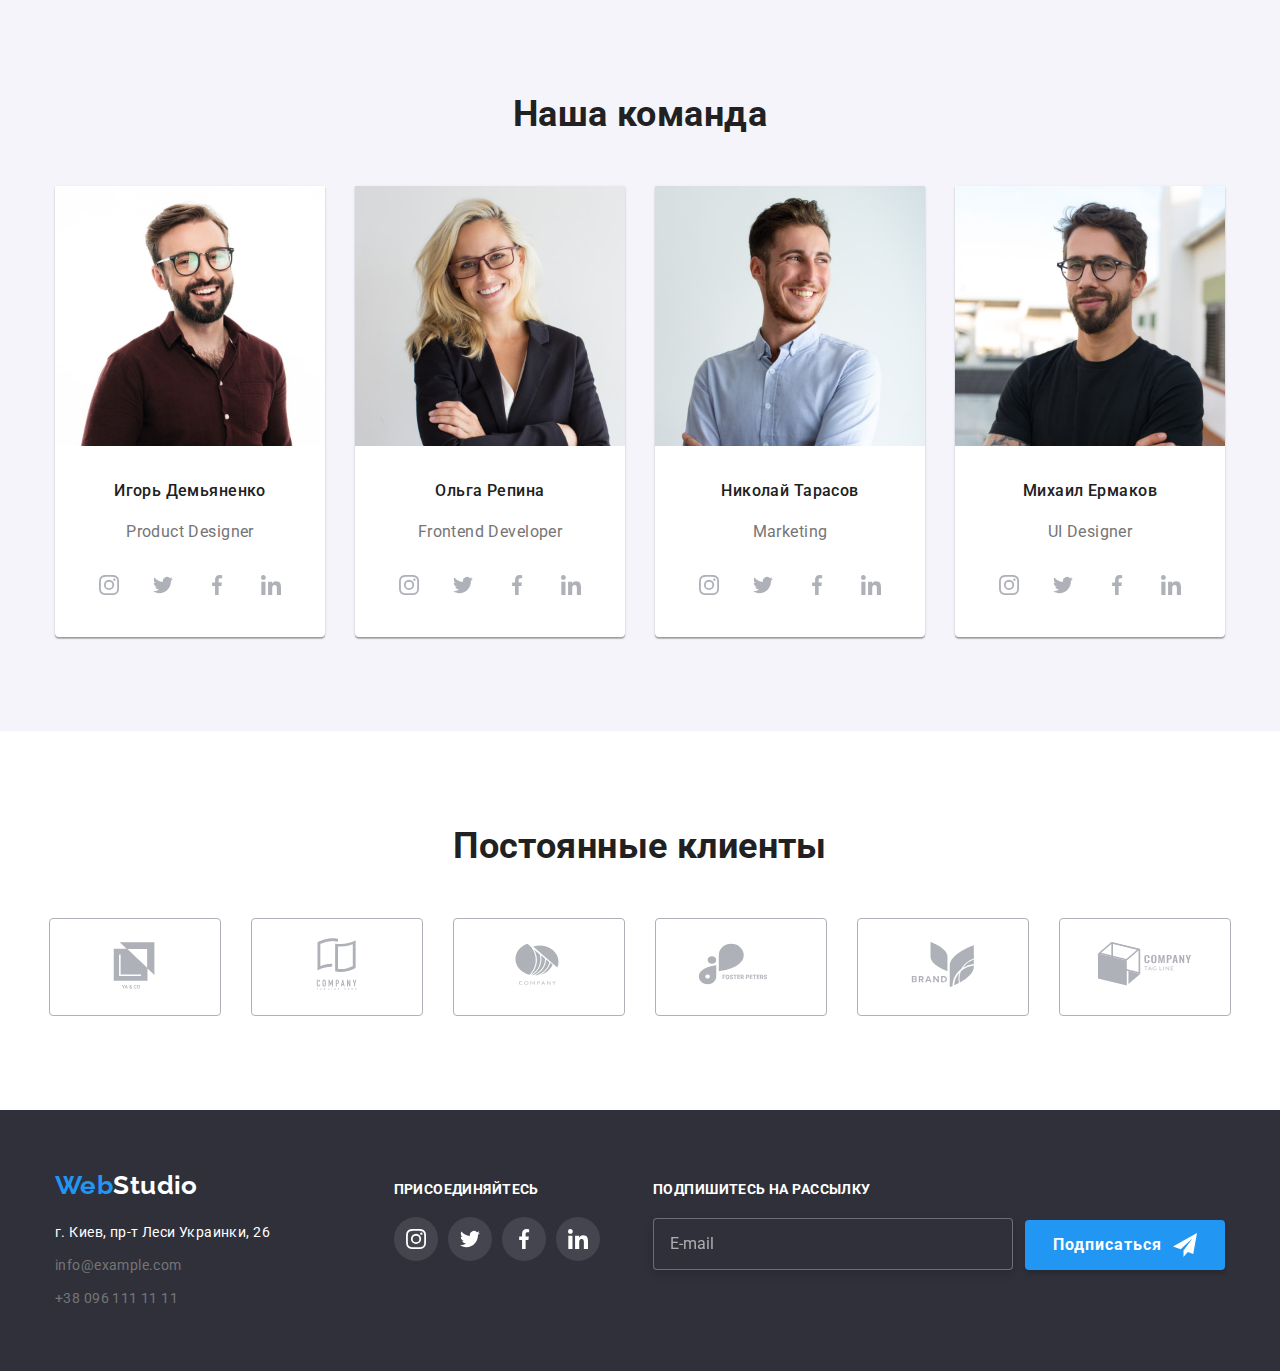
==== commit 08001207: "fix error" ====
--- a/index.html
+++ b/index.html
@@ -99,15 +99,15 @@
                 <ul class="projects list">
                     <li class="projects-item item">
                         <img src="./images/img1.jpg" alt="Десктопные приложения" width="370" height="294">
-                        <h3 class="head-project">Десктопные приложения</h3>
+                        <p class="head-project">Десктопные приложения</p>
                     </li>
                     <li class="projects-item item">
                         <img src="./images/img2.jpg" alt="Мобильные приложения" width="370" height="294">
-                        <h3 class="head-project">Мобильные приложения</h3>
+                        <p class="head-project">Мобильные приложения</p>
                     </li>
                     <li class="projects-item item">
                         <img src="./images/img3.jpg" alt="Дизайнерские решения" width="370" height="294">
-                        <h3 class="head-project">Дизайнерские решения</h3>
+                        <p class="head-project">Дизайнерские решения</p>
                     </li>
                 </ul>
             </div>
@@ -331,7 +331,8 @@
                         </a></li>
                 </ul>
             </div>
-                <div class="form-footer">
+               <form>
+                    <div class="form-footer">
                         <div class="footer-field">
                             <label for="email-footer" class="footer-label">Подпишитесь на рассылку</label>
                             <input type="email" class="footer-input" name="email-footer" placeholder="E-mail">
@@ -340,9 +341,11 @@
                             <button class="button btn-subscribe" type="submit">Подписаться
                                 <svg class="icon-send" width="24" height="24">
                                     <use href="./images/icons.svg#icon-send"></use>
+                                </svg>
                             </button>
                         </div>
-                </div>
+                    </div>
+               </form>
 
         </div>
         
@@ -386,8 +389,12 @@
                 <textarea class="form-input" name="coment" id="coment" placeholder="Введите текст"></textarea>
             </div>
 
-            <input type="checkbox" id="policy">
-            <label for="policy">Соглашаюсь с рассылкой и принимаю <a href="#" class="checkbox-link" >Условия договора</a> </label>
+            
+            <label class="checkbox-label">
+                <input type="checkbox" class="checkbox">
+                <span class="checkbox-icon"></span>
+                Соглашаюсь с рассылкой и принимаю <a href="#" class="checkbox-link"> Условия договора</a> 
+            </label>
 
             <button class="button btn-submit" type="submit">Отправить</button>
 
--- a/css/style.css
+++ b/css/style.css
@@ -539,7 +539,7 @@
   content: '';
   display: block;
   position: absolute;
-  bottom: 0;
+  bottom: -2px;
   left: 0;
 
   background-color: var(--hover-color);
@@ -562,9 +562,12 @@
   
   position: absolute;
   width: 100%;
-  padding: 27px 0;
+  height: 70px;
   bottom: 0;
   left: 0;
+  display: flex;
+  justify-content: center;
+  align-items: center;
 }
 
 .backdrop {
@@ -599,7 +602,7 @@
   0px 1px 1px rgba(0, 0, 0, 0.14),
   0px 2px 1px rgba(0, 0, 0, 0.2);
   border-radius: 4px; 
-  padding: 0 15px;
+  padding: 40px;
 
   transition: transform 250ms var(--cubic);
 }
@@ -647,11 +650,12 @@
   font-weight: 700;
   font-size: 20px;
   line-height: 23px;
-  text-align: center;
-  margin-top: 40px;
+  color: var(--primary-text-color);
+  text-align: center;
   margin-bottom: 12px;
 }
 .checkbox-link {
+  padding-left: 5px;
   color: var(--hover-color);
 }
 
@@ -663,6 +667,8 @@
 }
 
 .form-field label {
+  font-size: 12px;
+  color: var(--title-text-color);
   margin-bottom: 4px;
 }
 
@@ -674,6 +680,12 @@
   border-radius: 4px;
   padding: 16px 12px;
 }
+
+textarea::placeholder {
+  font-size: 12px;
+  color: rgba(117, 117, 117, 0.5);
+}
+
 .form-input {
   transition: border-color 250ms var(--cubic),
   fill 250ms var(--cubic);
@@ -695,7 +707,8 @@
 
 .btn-submit {
   display: flex;
-  margin: 30px auto 40px auto;
+  margin: 0 auto;
+  margin-top: 30px;
 }
 
 /* footer form */
@@ -712,13 +725,13 @@
 
 .footer-input::placeholder {
   font-size: 16px;
-  line-height: 20px;
+  line-height: 1.25;
+  color: rgba(255, 255, 255, 0.6);
 }
 
 .footer-label {
   font-weight: 700;
   font-size: 14px;
-  line-height: 16px;
   letter-spacing: 0.03em;
   text-transform: uppercase;
   color: var(--accent-color);
@@ -728,7 +741,7 @@
 .form-footer {
   display: flex;
   align-items: flex-end;
-  margin-left: 93px;
+  margin-left: auto;
 }
 .footer-field {
   display: flex;
@@ -742,4 +755,36 @@
   display: flex;
   justify-content: space-between;
   padding: 0px 28px;
+}
+/* checkbox */
+.checkbox {
+  position: absolute;
+  width: 1px;
+  height: 1px;
+  margin: -1px;
+  border: 0;
+  padding: 0;
+  clip: rect(0 0 0 0);
+  overflow: hidden;
+}
+
+.checkbox-icon {
+  display: inline-block;
+  width: 16px;
+  height: 15px;
+  margin-right: 9px;
+  border: 2px solid var(--primary-text-color);
+  border-radius: 2px;
+}
+.checkbox-label {
+  display: flex;
+  /* align-items: center; */
+}
+
+.checkbox:checked + .checkbox-icon {
+  border-color: var(--hover-color);
+  background-color: var(--hover-color);
+  background-image: url(../images/icon-check.svg);
+  background-size: contain;
+  background-origin: border-box;
 }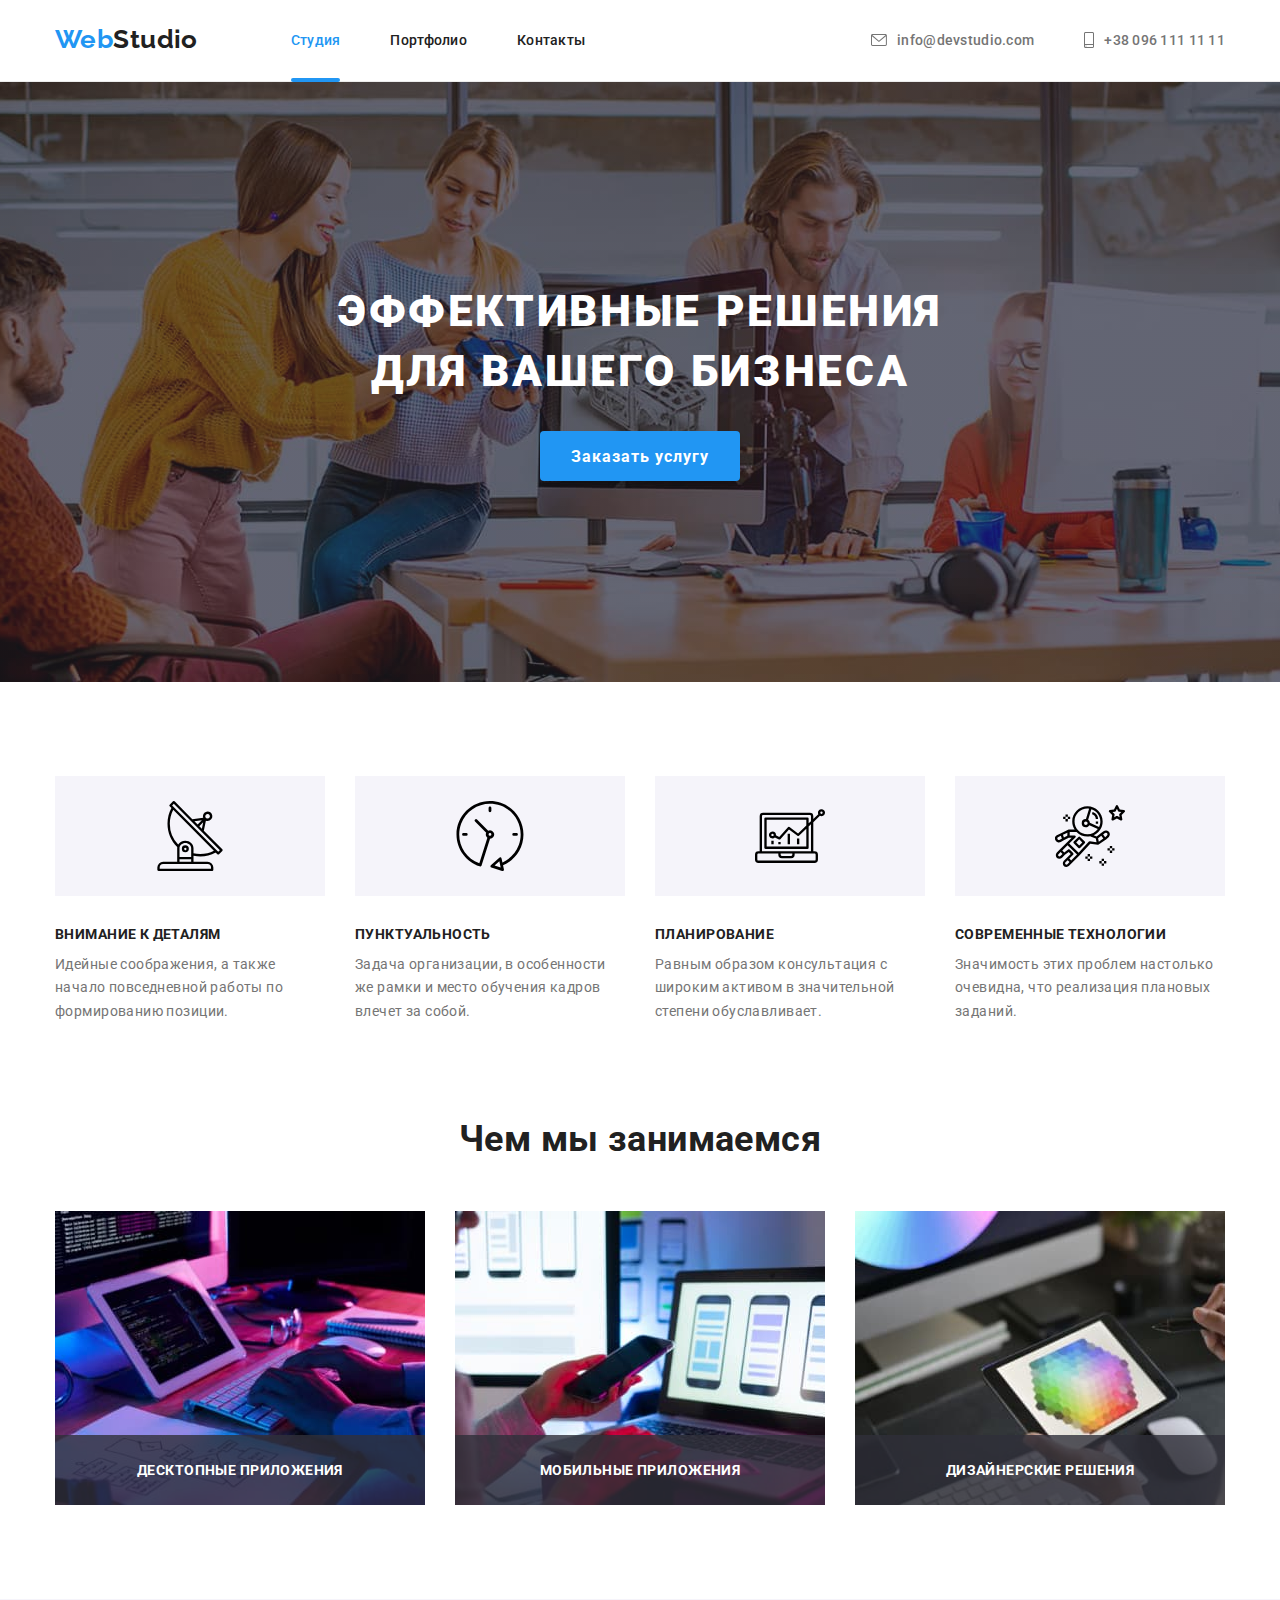
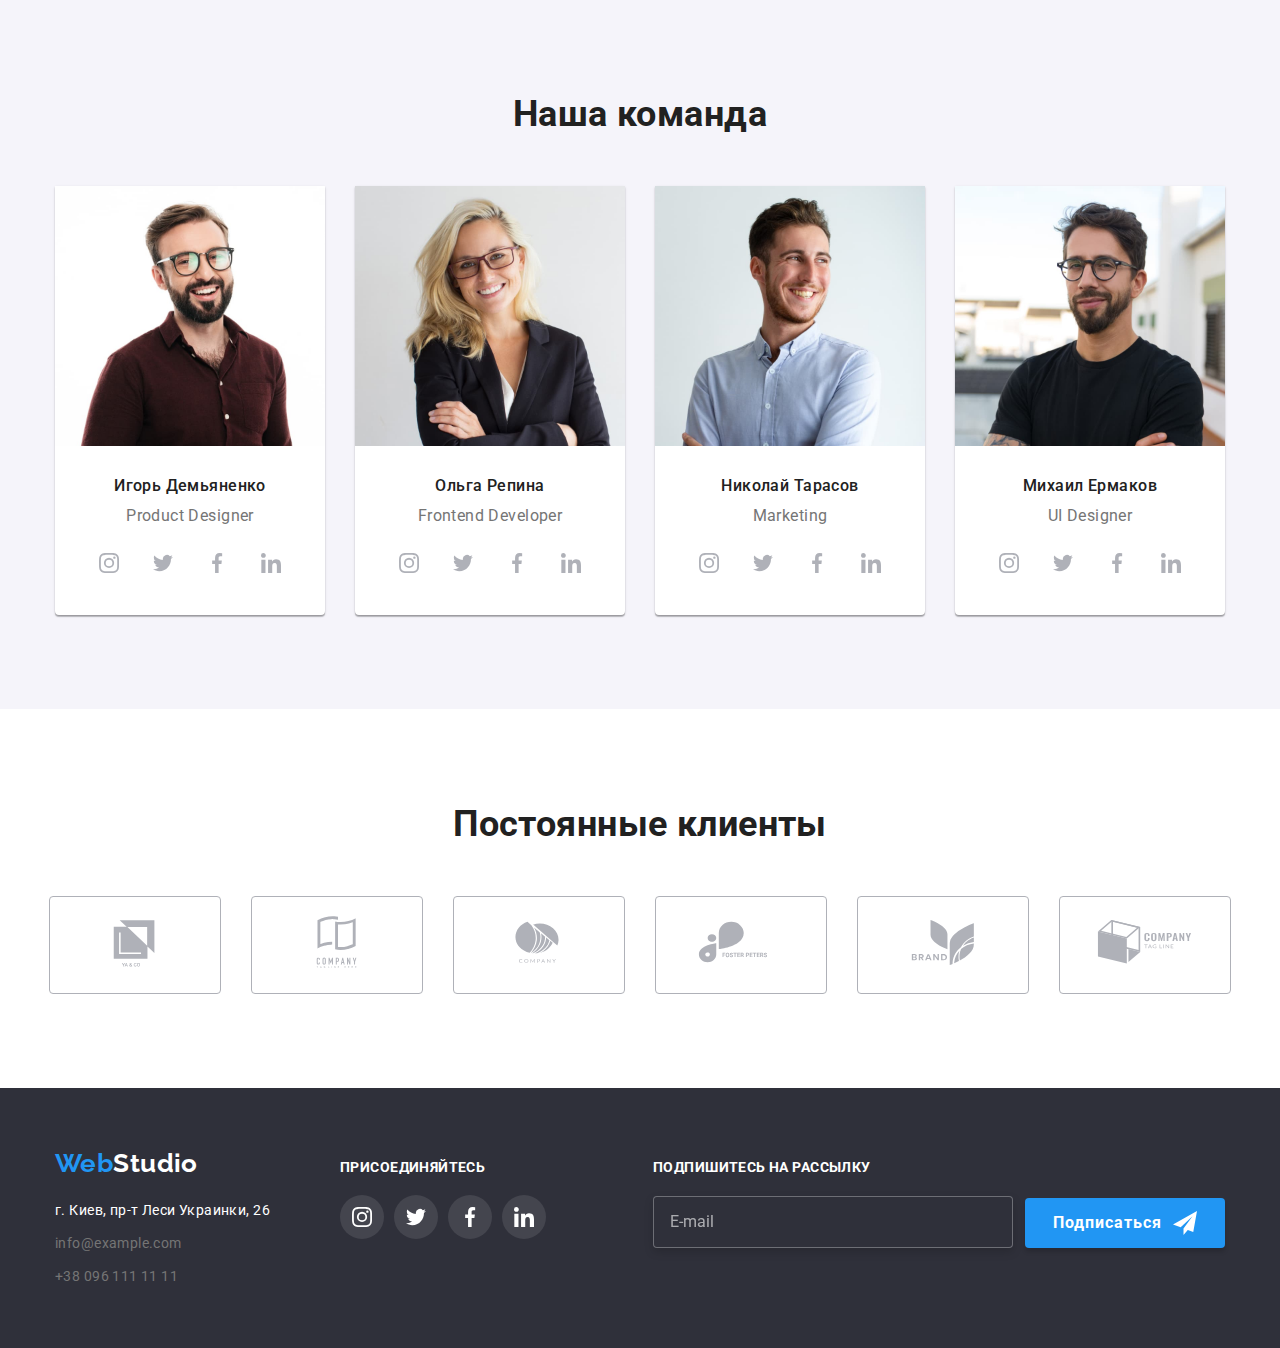
==== commit ce9f165a: "fixed some problem" ====
--- a/index.html
+++ b/index.html
@@ -331,11 +331,11 @@
                         </a></li>
                 </ul>
             </div>
-               <form>
+               <form class="form-subscribe" >
                     <div class="form-footer">
                         <div class="footer-field">
                             <label for="email-footer" class="footer-label">Подпишитесь на рассылку</label>
-                            <input type="email" class="footer-input" name="email-footer" placeholder="E-mail">
+                            <input type="email" class="footer-input" name="email-footer" id="email-footer" placeholder="E-mail">
                         </div>
                         <div class="btn-footer">
                             <button class="button btn-subscribe" type="submit">Подписаться
@@ -363,7 +363,7 @@
                <b class="form-title">Оставьте свои данные, мы вам перезвоним</b>
                <div class="form-field">
                     <label for="name" class="form-label">Имя</label>
-                    <input type="text" class="form-input" name="name">
+                    <input type="text" class="form-input" name="name" id="name">
                     <svg class="form-icon" width="18" height="18">
                         <use href="./images/icons.svg#icon-person"></use>
                     </svg>
@@ -371,7 +371,7 @@
 
             <div class="form-field">
                 <label for="tel" class="form-label">Телефон</label>
-                <input type="tel" class="form-input" name="tel">
+                <input type="tel" class="form-input" name="tel" id="tel">
                 <svg class="form-icon" width="18" height="18">
                     <use href="./images/icons.svg#icon-phone-call"></use>
                 </svg>
@@ -379,7 +379,7 @@
 
             <div class="form-field">
                 <label for="email" class="form-label">Почта</label>
-                <input type="email" class="form-input" name="email">
+                <input type="email" class="form-input" name="email" id="email">
                 <svg class="form-icon" width="18" height="18">
                     <use href="./images/icons.svg#icon-email-black"></use>
                 </svg>
--- a/css/style.css
+++ b/css/style.css
@@ -273,14 +273,12 @@
 .team-name {
   font-weight: 500;
   font-size: 16px;
-  line-height: 1.9;
   text-align: center;
   color: var(--primary-text-color);
   margin-bottom: 10px;
 }
 .speciality {
   font-size: 16px;
-  line-height: 1.9;
   text-align: center;
   color: var(--title-text-color);
 }
@@ -431,7 +429,7 @@
 .footer-nav {
   display: flex;
   align-items: baseline;
-  justify-content: space-between;
+ 
 }
 
 .socials-links {
@@ -640,7 +638,7 @@
 }
 .form-field {
   position: relative;
-  margin-bottom: 28px;
+  margin-bottom: 10px;
   display: flex;
   flex-direction: column;
 }
@@ -741,7 +739,6 @@
 .form-footer {
   display: flex;
   align-items: flex-end;
-  margin-left: auto;
 }
 .footer-field {
   display: flex;
@@ -756,6 +753,11 @@
   justify-content: space-between;
   padding: 0px 28px;
 }
+.form-subscribe {
+    margin-left: auto;
+}
+
+
 /* checkbox */
 .checkbox {
   position: absolute;
@@ -778,7 +780,7 @@
 }
 .checkbox-label {
   display: flex;
-  /* align-items: center; */
+  justify-content: center;
 }
 
 .checkbox:checked + .checkbox-icon {
@@ -787,4 +789,4 @@
   background-image: url(../images/icon-check.svg);
   background-size: contain;
   background-origin: border-box;
-}+}
